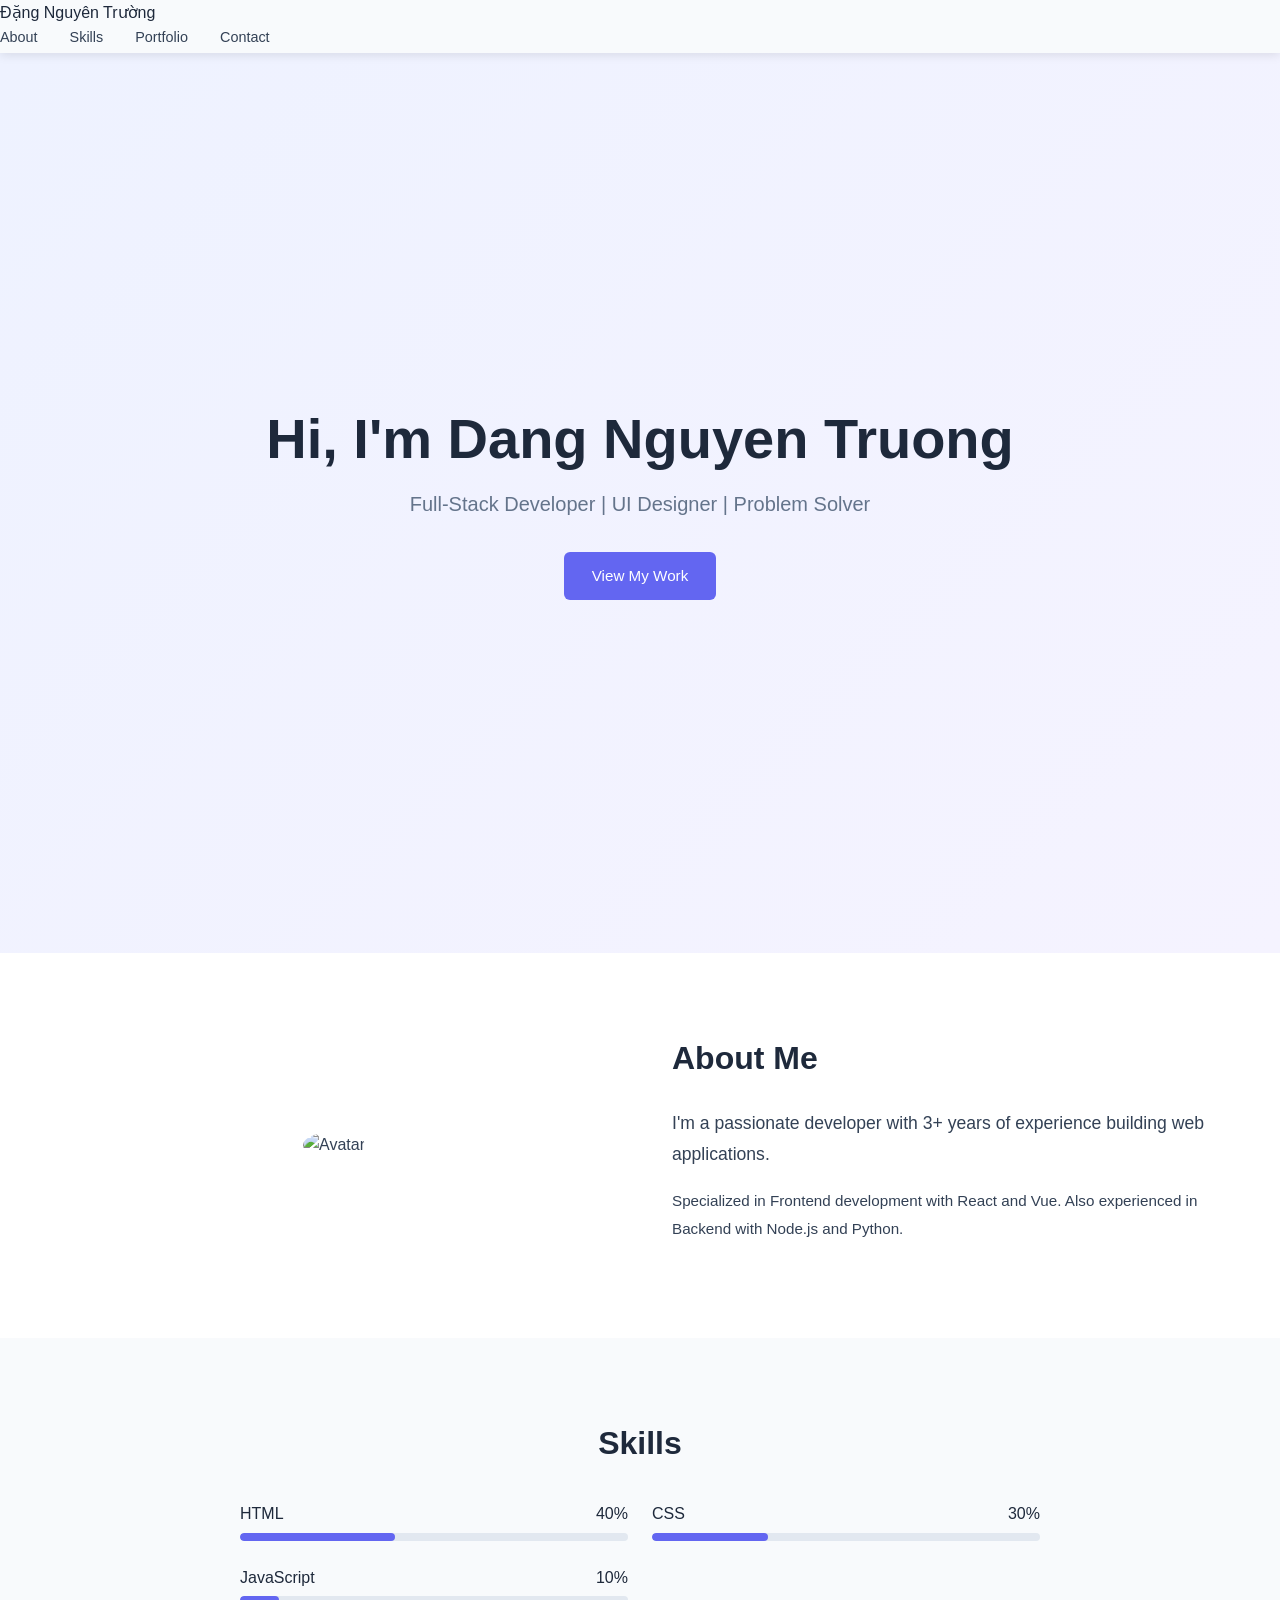
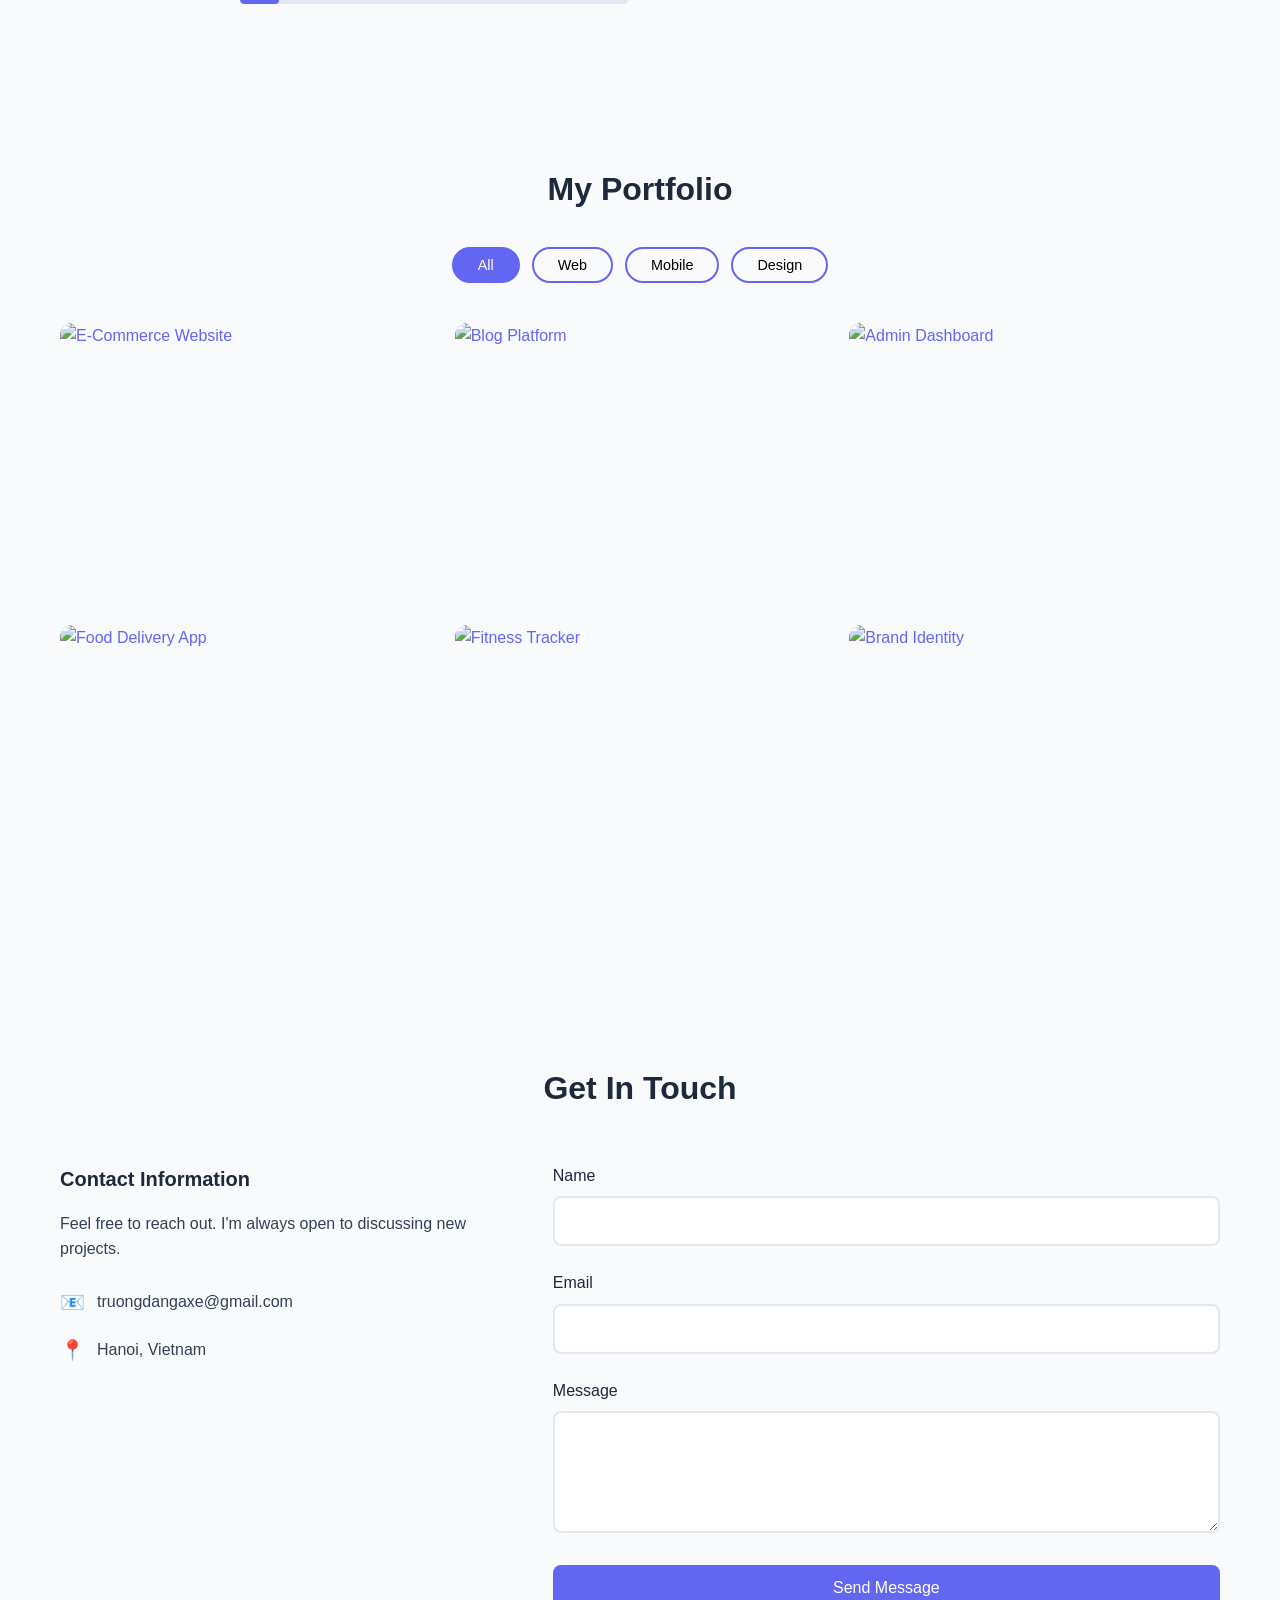
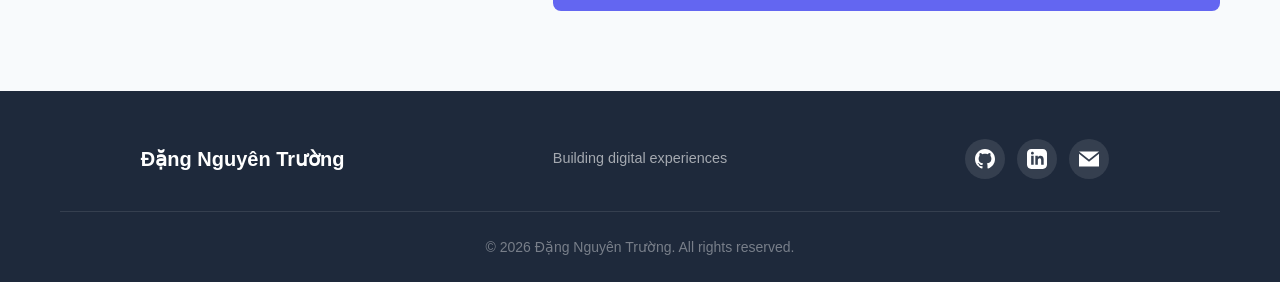
==== session_01_html_css/projects/portfolio_site/index.html @ 536d2f89 "Update TH01: sửa tên thư mục" ====
<!doctype html>
<html lang="en">
  <head>
    <meta charset="UTF-8" />
    <meta name="viewport" content="width=device-width, initial-scale=1.0" />
    <title>My Portfolio</title>
    <link rel="stylesheet" href="css/variables.css" />
    <link rel="stylesheet" href="css/base.css" />
    <link rel="stylesheet" href="css/header.css" />
    <link rel="stylesheet" href="css/hero.css" />
    <link rel="stylesheet" href="css/about.css" />
    <link rel="stylesheet" href="css/skills.css" />
    <link rel="stylesheet" href="css/portfolio.css" />
    <link rel="stylesheet" href="css/contact.css" />
    <link rel="stylesheet" href="css/footer.css" />
  </head>
  <body>
    <input type="checkbox" id="menu-toggle" />
    <header>
      <div class="logo">Đặng Nguyên Trường</div>
      <label for="menu-toggle" class="hamburger">
        <span></span>
        <span></span>
        <span></span>
      </label>
      <nav>
        <a href="#about">About</a>
        <a href="#skills">Skills</a>
        <a href="#portfolio">Portfolio</a>
        <a href="#contact">Contact</a>
      </nav>
    </header>

    <main>
      <section class="hero">
        <h1>Hi, I'm Dang Nguyen Truong</h1>
        <p>Full-Stack Developer | UI Designer | Problem Solver</p>
        <a href="#portfolio" class="cta-button">View My Work</a>
      </section>

      <!-- About -->
      <section id="about">
        <div class="container">
          <div class="about-grid">
            <div class="about-image">
              <img src="https://placehold.co/400x400" alt="Avatar" />
            </div>
            <div class="about-text">
              <h2>About Me</h2>
              <p class="lead">I'm a passionate developer with 3+ years of experience building web applications.</p>
              <p>Specialized in Frontend development with React and Vue. Also experienced in Backend with Node.js and Python.</p>
            </div>
          </div>
        </div>
      </section>

      <!-- Skills -->
      <section id="skills">
        <div class="container">
          <h2>Skills</h2>
          <div class="skills-list">
            <div class="skill-item">
              <div class="skill-header">
                <span>HTML</span>
                <span>40%</span>
              </div>
              <div class="skill-bar">
                <div class="skill-fill" style="width: 40%"></div>
              </div>
            </div>
            <div class="skill-item">
              <div class="skill-header">
                <span>CSS</span>
                <span>30%</span>
              </div>
              <div class="skill-bar">
                <div class="skill-fill" style="width: 30%"></div>
              </div>
            </div>
            <div class="skill-item">
              <div class="skill-header">
                <span>JavaScript</span>
                <span>10%</span>
              </div>
              <div class="skill-bar">
                <div class="skill-fill" style="width: 10%"></div>
              </div>
            </div>
          </div>
        </div>
      </section>

      <!-- Portfolio -->
      <section id="portfolio" class="portfolio-section">
        <div class="container">
          <h2>My Portfolio</h2>

          <div class="portfolio-filters">
            <button class="filter-btn active">All</button>
            <button class="filter-btn">Web</button>
            <button class="filter-btn">Mobile</button>
            <button class="filter-btn">Design</button>
          </div>

          <div class="portfolio-grid">
            <div class="portfolio-item" data-category="web">
              <a href="#lightbox-1">
                <img src="https://placehold.co/400x300" alt="E-Commerce Website" />
                <div class="portfolio-overlay">
                  <h3>E-Commerce Website</h3>
                  <p>React + Node.js</p>
                </div>
              </a>
            </div>

            <div class="portfolio-item" data-category="web">
              <a href="#lightbox-2">
                <img src="https://placehold.co/400x300" alt="Blog Platform" />
                <div class="portfolio-overlay">
                  <h3>Blog Platform</h3>
                  <p>Vue + Firebase</p>
                </div>
              </a>
            </div>

            <div class="portfolio-item" data-category="web">
              <a href="#lightbox-3">
                <img src="https://placehold.co/400x300" alt="Admin Dashboard" />
                <div class="portfolio-overlay">
                  <h3>Admin Dashboard</h3>
                  <p>React + Tailwind</p>
                </div>
              </a>
            </div>

            <div class="portfolio-item" data-category="mobile">
              <a href="#lightbox-4">
                <img src="https://placehold.co/400x300" alt="Food Delivery App" />
                <div class="portfolio-overlay">
                  <h3>Food Delivery App</h3>
                  <p>React Native</p>
                </div>
              </a>
            </div>

            <div class="portfolio-item" data-category="mobile">
              <a href="#lightbox-5">
                <img src="https://placehold.co/400x300" alt="Fitness Tracker" />
                <div class="portfolio-overlay">
                  <h3>Fitness Tracker</h3>
                  <p>Flutter</p>
                </div>
              </a>
            </div>

            <div class="portfolio-item" data-category="design">
              <a href="#lightbox-6">
                <img src="https://placehold.co/400x300" alt="Brand Identity" />
                <div class="portfolio-overlay">
                  <h3>Brand Identity</h3>
                  <p>Figma</p>
                </div>
              </a>
            </div>
          </div>
        </div>
      </section>

      <!-- Lightbox -->
      <div id="lightbox-1" class="lightbox">
        <img src="https://placehold.co/800x600" alt="E-Commerce Website" />
        <a href="#" class="lightbox-close">&times;</a>
      </div>

      <div id="lightbox-2" class="lightbox">
        <img src="https://placehold.co/800x600" alt="Blog Platform" />
        <a href="#" class="lightbox-close">&times;</a>
      </div>

      <div id="lightbox-3" class="lightbox">
        <img src="https://placehold.co/800x600" alt="Admin Dashboard" />
        <a href="#" class="lightbox-close">&times;</a>
      </div>

      <div id="lightbox-4" class="lightbox">
        <img src="https://placehold.co/800x600" alt="Food Delivery App" />
        <a href="#" class="lightbox-close">&times;</a>
      </div>

      <div id="lightbox-5" class="lightbox">
        <img src="https://placehold.co/800x600" alt="Fitness Tracker" />
        <a href="#" class="lightbox-close">&times;</a>
      </div>

      <div id="lightbox-6" class="lightbox">
        <img src="https://placehold.co/800x600" alt="Brand Identity" />
        <a href="#" class="lightbox-close">&times;</a>
      </div>

      <!-- Contact -->
      <section id="contact" class="contact-section">
        <div class="container">
          <h2>Get In Touch</h2>
          <div class="contact-wrapper">
            <div class="contact-info">
              <h3>Contact Information</h3>
              <p>Feel free to reach out. I'm always open to discussing new projects.</p>
              <div class="info-item">
                <span class="icon">📧</span>
                <span>truongdangaxe@gmail.com</span>
              </div>
              <div class="info-item">
                <span class="icon">📍</span>
                <span>Hanoi, Vietnam</span>
              </div>
            </div>
            <form class="contact-form">
              <div class="form-group">
                <label for="name">Name</label>
                <input type="text" id="name" name="name" required />
              </div>
              <div class="form-group">
                <label for="email">Email</label>
                <input type="email" id="email" name="email" required />
              </div>
              <div class="form-group">
                <label for="message">Message</label>
                <textarea id="message" name="message" rows="5" required></textarea>
              </div>
              <button type="submit" class="submit-btn">Send Message</button>
            </form>
          </div>
        </div>
      </section>
    </main>

    <footer class="footer">
      <div class="container">
        <div class="footer-content">
          <div class="footer-logo">Đặng Nguyên Trường</div>

          <p class="footer-tagline">Building digital experiences</p>

          <div class="social-links">
            <a href="#" class="social-link" aria-label="GitHub">
              <svg width="20" height="20" viewBox="0 0 24 24" fill="currentColor">
                <path
                  d="M12 0c-6.626 0-12 5.373-12 12 0 5.302 3.438 9.8 8.207 11.387.599.111.793-.261.793-.577v-2.234c-3.338.726-4.033-1.416-4.033-1.416-.546-1.387-1.333-1.756-1.333-1.756-1.089-.745.083-.729.083-.729 1.205.084 1.839 1.237 1.839 1.237 1.07 1.834 2.807 1.304 3.492.997.107-.775.418-1.305.762-1.604-2.665-.305-5.467-1.334-5.467-5.931 0-1.311.469-2.381 1.236-3.221-.124-.303-.535-1.524.117-3.176 0 0 1.008-.322 3.301 1.23.957-.266 1.983-.399 3.003-.404 1.02.005 2.047.138 3.006.404 2.291-1.552 3.297-1.23 3.297-1.23.653 1.653.242 2.874.118 3.176.77.84 1.235 1.911 1.235 3.221 0 4.609-2.807 5.624-5.479 5.921.43.372.823 1.102.823 2.222v3.293c0 .319.192.694.801.576 4.765-1.589 8.199-6.086 8.199-11.386 0-6.627-5.373-12-12-12z"
                />
              </svg>
            </a>
            <a href="#" class="social-link" aria-label="LinkedIn">
              <svg width="20" height="20" viewBox="0 0 24 24" fill="currentColor">
                <path
                  d="M19 0h-14c-2.761 0-5 2.239-5 5v14c0 2.761 2.239 5 5 5h14c2.762 0 5-2.239 5-5v-14c0-2.761-2.238-5-5-5zm-11 19h-3v-11h3v11zm-1.5-12.268c-.966 0-1.75-.79-1.75-1.764s.784-1.764 1.75-1.764 1.75.79 1.75 1.764-.783 1.764-1.75 1.764zm13.5 12.268h-3v-5.604c0-3.368-4-3.113-4 0v5.604h-3v-11h3v1.765c1.396-2.586 7-2.777 7 2.476v6.759z"
                />
              </svg>
            </a>
            <a href="mailto:truongdangaxe@gmail.com" class="social-link" aria-label="Email">
              <svg width="20" height="20" viewBox="0 0 24 24" fill="currentColor">
                <path d="M12 12.713l-11.985-9.713h23.97l-11.985 9.713zm0 2.574l-12-9.725v15.438h24v-15.438l-12 9.725z" />
              </svg>
            </a>
          </div>
        </div>
        <div class="footer-bottom">
          <p>&copy; 2026 Đặng Nguyên Trường. All rights reserved.</p>
        </div>
      </div>
    </footer>
  </body>
</html>
---- session_01_html_css/projects/portfolio_site/css/variables.css ----
:root {
  --color-primary: #6366f1;
  --color-secondary: #8b5cf6;
  --color-dark: #1e293b;
  --color-light: #f8fafc;
  --color-text: #334155;
  --font-main: "Segoe UI", -apple-system, BlinkMacSystemFont, sans-serif;
  --transition-fast: 0.2s ease;
  --transition-normal: 0.3s ease;
}
---- session_01_html_css/projects/portfolio_site/css/base.css ----
* {
  margin: 0;
  padding: 0;
  box-sizing: border-box;
}

html {
  scroll-behavior: smooth;
}

body {
  font-family: var(--font-main);
  color: var(--color-text);
  background-color: #ffffff;
  line-height: 1.6;
}

h1,
h2,
h3,
h4,
h5,
h6 {
  color: var(--color-dark);
  font-weight: 700;
}

a {
  color: var(--color-primary);
  text-decoration: none;
}

main {
  overflow-x: hidden;
}

.container {
  max-width: 1200px;
  margin: 0 auto;
  padding: 0 20px;
}

@media (max-width: 768px) {
  body {
    font-size: 14px;
  }
}
---- session_01_html_css/projects/portfolio_site/css/header.css ----
header {
  position: sticky;
  top: 0;
  z-index: 1000;
  background: var(--color-light);
  box-shadow: 0 2px 10px rgba(0, 0, 0, 0.1);
}

.logo {
  color: var(--color-dark);
}

nav {
  display: flex;
  gap: 2rem;
}

nav a {
  font-size: 0.9rem;
  color: var(--color-text);
  text-decoration: none;
  padding-bottom: 2px;
  border-bottom: 2px solid transparent;
  transition:
    color 0.2s,
    border-color 0.2s;
}

nav a:hover {
  color: var(--color-dark);
  border-bottom-color: #1e293b;
}

#menu-toggle {
  display: none;
}

.hamburger {
  display: none;
  flex-direction: column;
  gap: 5px;
  cursor: pointer;
}

.hamburger span {
  display: block;
  width: 22px;
  height: 2px;
  background: var(--color-dark);
  border-radius: 2px;
  transition:
    transform 0.25s,
    opacity 0.25s;
}

@media (max-width: 768px) {
  .hamburger {
    display: flex;
  }

  nav {
    display: none;
    position: absolute;
    top: 60px;
    left: 0;
    right: 0;
    flex-direction: column;
    background: #f8fafc;
    border-bottom: 1px solid #e2e8f0;
  }

  nav a {
    padding: 14px 2rem;
  }

  #menu-toggle:checked ~ header nav {
    display: flex;
  }

  #menu-toggle:checked ~ header .hamburger span:nth-child(1) {
    transform: translateY(7px) rotate(45deg);
  }
  #menu-toggle:checked ~ header .hamburger span:nth-child(2) {
    opacity: 0;
  }
  #menu-toggle:checked ~ header .hamburger span:nth-child(3) {
    transform: translateY(-7px) rotate(-45deg);
  }
}
---- session_01_html_css/projects/portfolio_site/css/hero.css ----
.hero {
  min-height: 100vh;
  display: flex;
  flex-direction: column;
  justify-content: center;
  align-items: center;
  text-align: center;
  padding: 2rem;
  background: linear-gradient(135deg, #eef2ff 0%, #f5f3ff 100%);
}

.hero h1 {
  font-size: 3.5rem;
  font-weight: 700;
  color: #1e293b;
  line-height: 1.2;
  margin-bottom: 1rem;
}

.hero p {
  font-size: 1.25rem;
  color: #64748b;
  margin-bottom: 2rem;
}

.cta-button {
  display: inline-block;
  background: #6366f1;
  color: #fff;
  font-size: 0.95rem;
  font-weight: 500;
  padding: 12px 28px;
  border-radius: 6px;
  text-decoration: none;
  transition:
    transform 0.2s,
    box-shadow 0.2s;
}

.cta-button:hover {
  transform: scale(1.05);
  box-shadow: 0 8px 24px rgba(99, 102, 241, 0.35);
}

@media (max-width: 768px) {
  .hero h1 {
    font-size: 2.5rem;
  }
  .hero p {
    font-size: 1rem;
  }
}
---- session_01_html_css/projects/portfolio_site/css/about.css ----
#about {
  padding: 80px 0;
  background: #ffffff;
}

#about h2 {
  font-size: 2rem;
  color: var(--color-dark);
  margin-bottom: 1.5rem;
}

#about p {
  color: var(--color-text);
  margin-bottom: 1rem;
  line-height: 1.8;
}

.about-text .lead {
  font-size: 1.1rem;
  font-weight: 500;
  color: var(--color-dark);
  margin-bottom: 1rem;
}

.about-text p {
  font-size: 0.95rem;
  color: var(--color-text);
  line-height: 1.8;
}

.about-grid {
  display: grid;
  grid-template-columns: 1fr 1fr;
  gap: 4rem;
  align-items: center;
}

.about-image img {
  width: 100%;
  border-radius: 50%;
}

.about-image {
  max-width: 300px;
  margin: 0 auto;
}

@media (max-width: 768px) {
  .about-grid {
    grid-template-columns: 1fr;
    gap: 2rem;
  }
}
---- session_01_html_css/projects/portfolio_site/css/skills.css ----
#skills {
  padding: 80px 0;
  background: var(--color-light);
}

#skills h2 {
  font-size: 2rem;
  color: var(--color-dark);
  margin-bottom: 2rem;
  text-align: center;
}

.skills-list {
  max-width: 800px;
  margin: 0 auto;
  display: grid;
  grid-template-columns: 1fr 1fr;
  gap: 1.5rem;
}

.skill-header {
  display: flex;
  justify-content: space-between;
  margin-bottom: 6px;
  font-weight: 500;
  color: var(--color-dark);
}

.skill-bar {
  height: 8px;
  background: #e2e8f0;
  border-radius: 100px;
  overflow: hidden;
}

.skill-fill {
  height: 100%;
  background: var(--color-primary);
  border-radius: 100px;
  width: 0;
  transition: width 1s ease;
}

.skill-fill.animate {
  width: var(--skill-width);
}

@media (max-width: 768px) {
  #skills h2 {
    font-size: 1.6rem;
  }
  .skills-list {
    grid-template-columns: 1fr;
  }
}
---- session_01_html_css/projects/portfolio_site/css/portfolio.css ----
.portfolio-section {
  padding: 5rem 0;
  background: var(--color-light);
}

.portfolio-section h2 {
  text-align: center;
  font-size: 2rem;
  margin-bottom: 2rem;
  color: var(--color-dark);
}

/* ── Filter Buttons ── */
.portfolio-filters {
  display: flex;
  gap: 0.75rem;
  justify-content: center;
  margin-bottom: 2.5rem;
  flex-wrap: wrap;
}

.filter-btn {
  background: transparent;
  border: 2px solid var(--color-primary);
  padding: 0.5rem 1.5rem;
  border-radius: 25px;
  cursor: pointer;
  font-size: 0.9rem;
  transition: all 0.3s ease;
}

.filter-btn:hover,
.filter-btn.active {
  background: var(--color-primary);
  color: white;
}

/* ── Grid ── */
.portfolio-grid {
  display: grid;
  grid-template-columns: repeat(auto-fill, minmax(300px, 1fr));
  gap: 1.5rem;
}

/* ── Item ── */
.portfolio-item {
  position: relative;
  border-radius: 12px;
  overflow: hidden;
}

.portfolio-item img {
  width: 100%;
  aspect-ratio: 4/3;
  object-fit: cover;
  display: block;
  transition: transform 0.4s ease;
}

.portfolio-item:hover img {
  transform: scale(1.1);
}

/* ── Overlay ── */
.portfolio-overlay {
  position: absolute;
  inset: 0;
  background: linear-gradient(to top, rgba(30, 41, 59, 0.95) 0%, rgba(30, 41, 59, 0.6) 50%, transparent 100%);
  display: flex;
  flex-direction: column;
  justify-content: flex-end;
  padding: 1.5rem;
  opacity: 0;
  transition: opacity 0.3s ease;
}

.portfolio-item:hover .portfolio-overlay {
  opacity: 1;
}

.portfolio-overlay h3 {
  color: white;
  margin: 0 0 0.25rem;
  font-size: 1.1rem;
}

.portfolio-overlay p {
  color: rgba(255, 255, 255, 0.75);
  margin: 0;
  font-size: 0.875rem;
}

.portfolio-item a {
  display: block;
  position: relative;
  width: 100%;
  height: 100%;
}

/* ── Lightbox ── */
.lightbox {
  position: fixed;
  inset: 0;
  background: rgba(0, 0, 0, 0.95);
  display: flex;
  justify-content: center;
  align-items: center;
  opacity: 0;
  visibility: hidden;
  transition: all 0.3s ease;
  z-index: 2000;
}

.lightbox:target {
  opacity: 1;
  visibility: visible;
}

.lightbox img {
  max-width: 90vw;
  max-height: 85vh;
  object-fit: contain;
  border-radius: 8px;
}

.lightbox-close {
  position: absolute;
  top: 20px;
  right: 30px;
  font-size: 2.5rem;
  color: white;
  text-decoration: none;
  line-height: 1;
  transition: color 0.2s;
}

.lightbox-close:hover {
  color: var(--color-primary);
}

/* ── Responsive ── */
@media (max-width: 1023px) {
  .portfolio-grid {
    grid-template-columns: repeat(2, 1fr);
  }
}

@media (max-width: 767px) {
  .portfolio-grid {
    grid-template-columns: 1fr;
  }
}
---- session_01_html_css/projects/portfolio_site/css/contact.css ----
/* ── Section ── */
.contact-section {
  padding: 5rem 0;
  background: var(--color-light);
}

.contact-section h2 {
  text-align: center;
  font-size: 2rem;
  margin-bottom: 3rem;
  color: var(--color-dark);
}

/* ── 2-column layout ── */
.contact-wrapper {
  display: grid;
  grid-template-columns: 1fr 1.5fr;
  gap: 3rem;
  align-items: start;
}

/* ── Contact Info ── */
.contact-info h3 {
  font-size: 1.25rem;
  margin-bottom: 1rem;
  color: var(--color-dark);
}

.contact-info p {
  color: var(--color-text);
  margin-bottom: 1.5rem;
  line-height: 1.6;
}

.info-item {
  display: flex;
  align-items: center;
  gap: 0.75rem;
  margin-bottom: 1rem;
  color: var(--color-text);
}

.info-item .icon {
  font-size: 1.25rem;
}

/* ── Form Groups ── */
.form-group {
  margin-bottom: 1.5rem;
}

.form-group label {
  display: block;
  margin-bottom: 0.5rem;
  font-weight: 500;
  color: var(--color-dark);
}

.form-group input,
.form-group textarea {
  width: 100%;
  padding: 0.875rem 1rem;
  border: 2px solid #e2e8f0;
  border-radius: 8px;
  font-size: 1rem;
  font-family: var(--font-main);
  transition:
    border-color 0.3s ease,
    box-shadow 0.3s ease;
  background: white;
  color: var(--color-text);
  box-sizing: border-box;
}

/* ── Focus effect ── */
.form-group input:focus,
.form-group textarea:focus {
  outline: none;
  border-color: var(--color-primary);
  box-shadow: 0 0 0 3px rgba(99, 102, 241, 0.1);
}

/* ── Textarea ── */
.form-group textarea {
  resize: vertical;
  min-height: 120px;
}

/* ── Submit Button ── */
.submit-btn {
  background: var(--color-primary);
  color: white;
  border: none;
  padding: 0.875rem 2rem;
  border-radius: 8px;
  font-size: 1rem;
  cursor: pointer;
  transition:
    transform 0.2s ease,
    box-shadow 0.2s ease;
  width: 100%;
}

.submit-btn:hover {
  transform: translateY(-2px);
  box-shadow: 0 4px 15px rgba(99, 102, 241, 0.4);
}

/* ── Responsive ── */
@media (max-width: 768px) {
  .contact-wrapper {
    grid-template-columns: 1fr;
  }
}
---- session_01_html_css/projects/portfolio_site/css/footer.css ----
/* ── Footer ── */
.footer {
  background: var(--color-dark);
  color: white;
  padding: 3rem 0 1.5rem;
}

/* ── 3-column layout ── */
.footer-content {
  display: grid;
  grid-template-columns: 1fr 1fr 1fr;
  gap: 2rem;
  align-items: center;
  text-align: center;
  margin-bottom: 2rem;
}

.footer-logo {
  font-size: 1.25rem;
  font-weight: 700;
  color: white;
}

.footer-tagline {
  color: rgba(255, 255, 255, 0.6);
  font-size: 0.9rem;
  margin: 0;
}

/* ── Social Icons ── */
.social-links {
  display: flex;
  gap: 0.75rem;
  justify-content: center;
}

.social-link {
  width: 40px;
  height: 40px;
  display: flex;
  align-items: center;
  justify-content: center;
  border-radius: 50%;
  background: rgba(255, 255, 255, 0.1);
  color: white;
  text-decoration: none;
  transition: all 0.3s ease;
}

.social-link:hover {
  background: var(--color-primary);
  transform: translateY(-3px);
}

/* ── Footer Bottom ── */
.footer-bottom {
  border-top: 1px solid rgba(255, 255, 255, 0.1);
  padding-top: 1.5rem;
  text-align: center;
}

.footer-bottom p {
  color: rgba(255, 255, 255, 0.4);
  font-size: 0.875rem;
  margin: 0;
}

.footer-logo {
  word-break: break-word;
}
/* ── Responsive ── */
@media (max-width: 768px) {
  .footer-content {
    grid-template-columns: 1fr;
    gap: 1.5rem;
  }
}
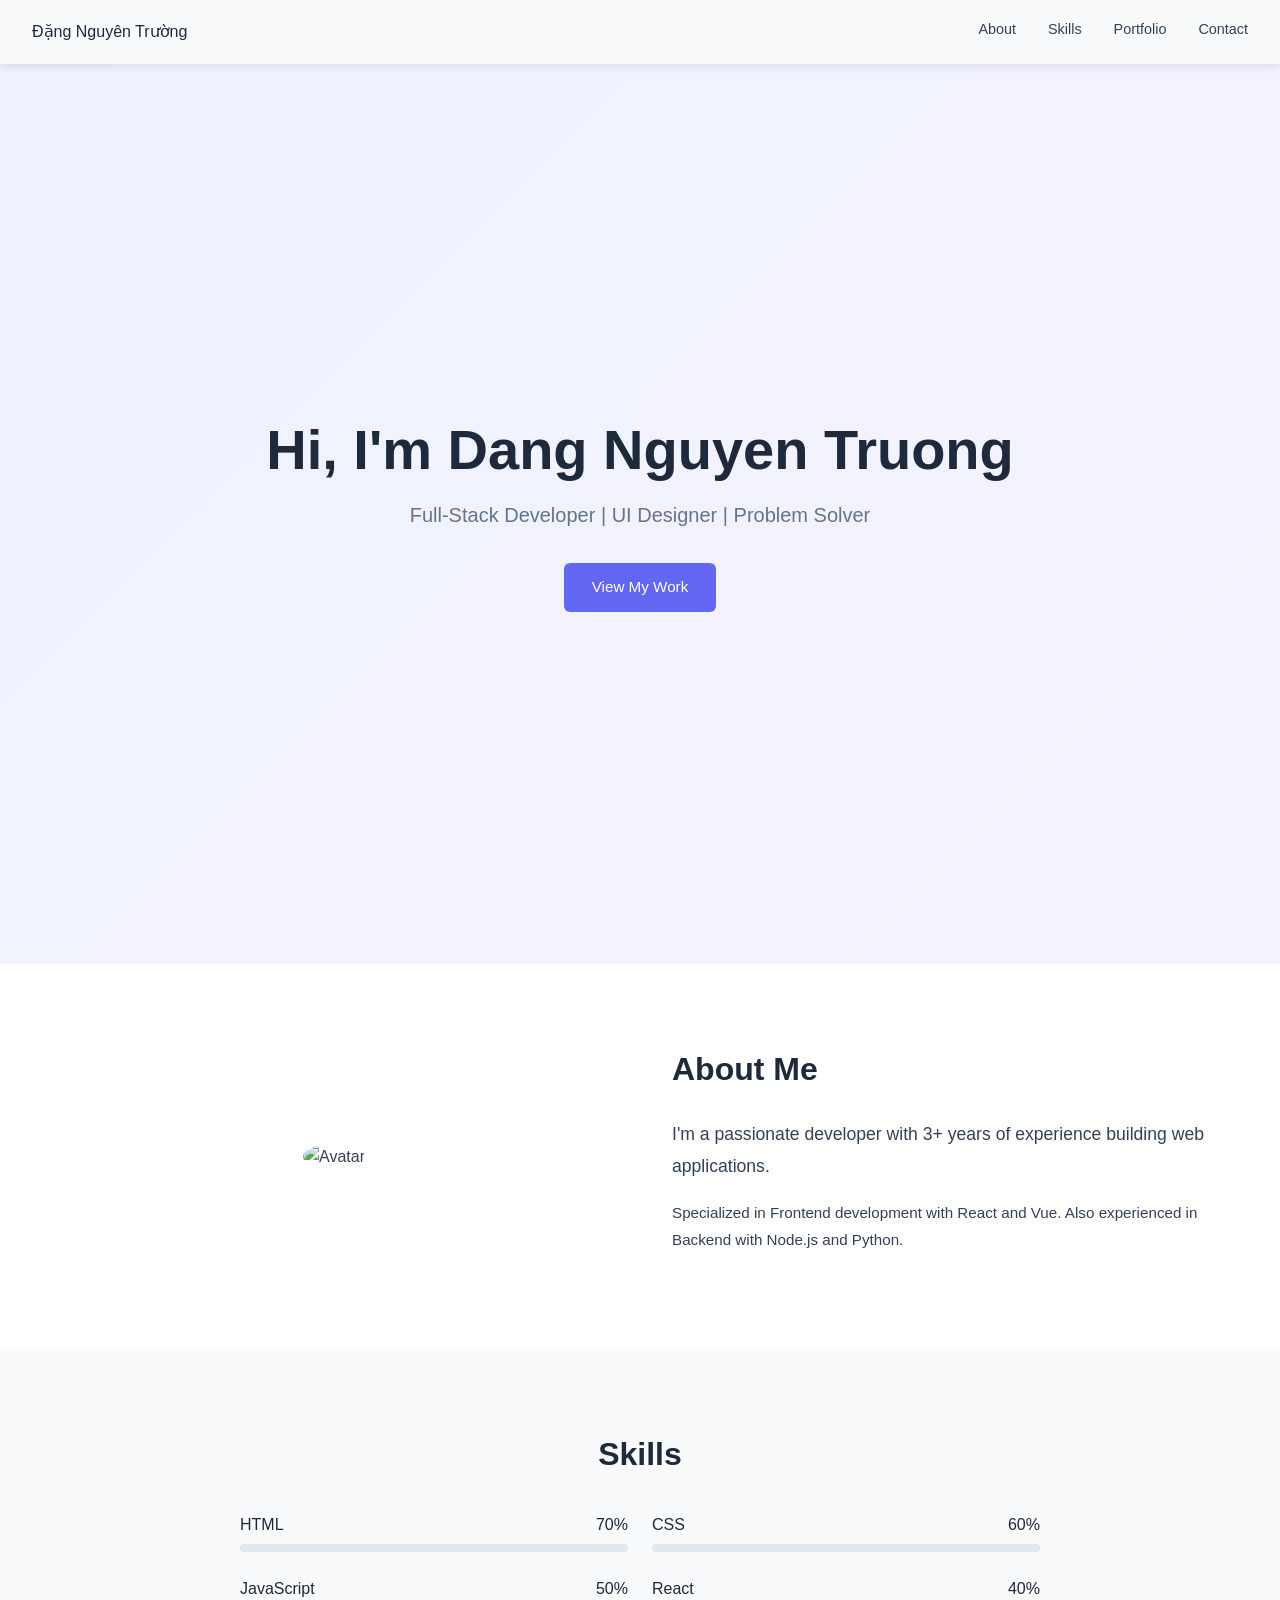
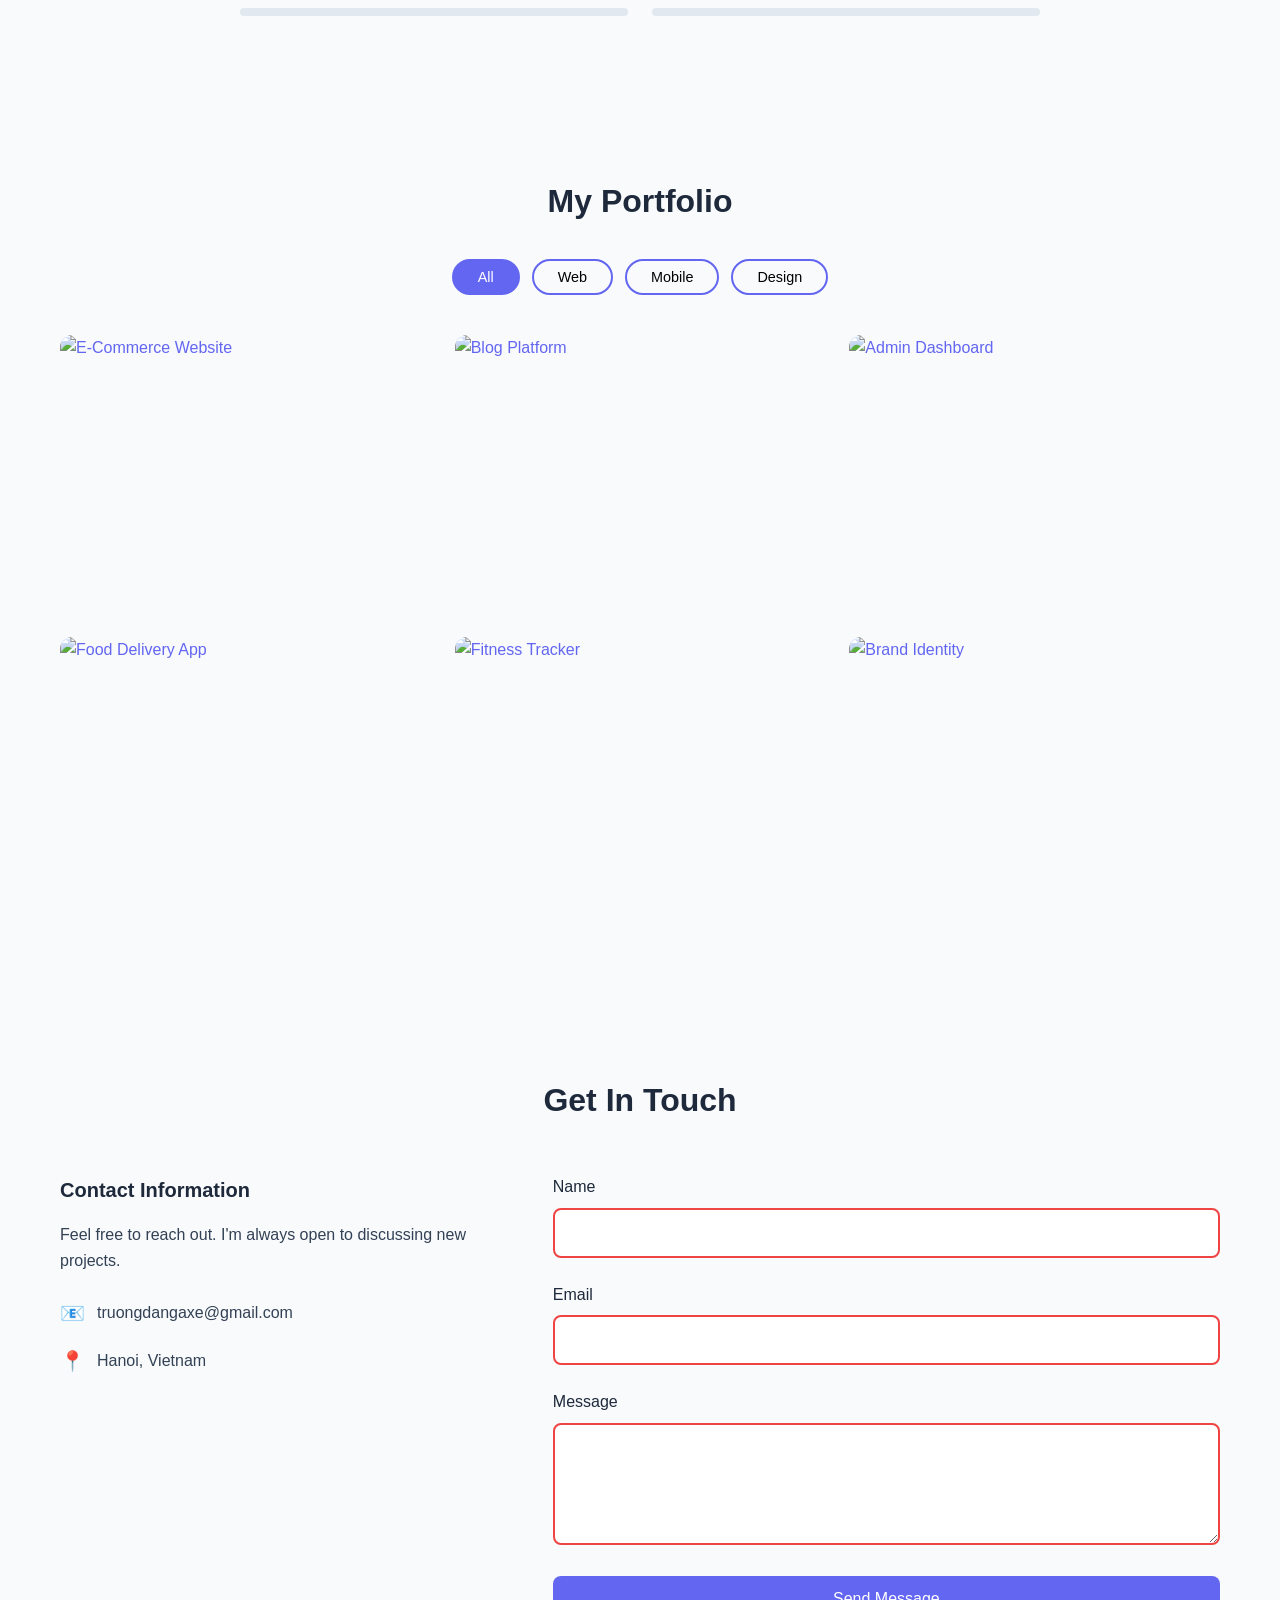
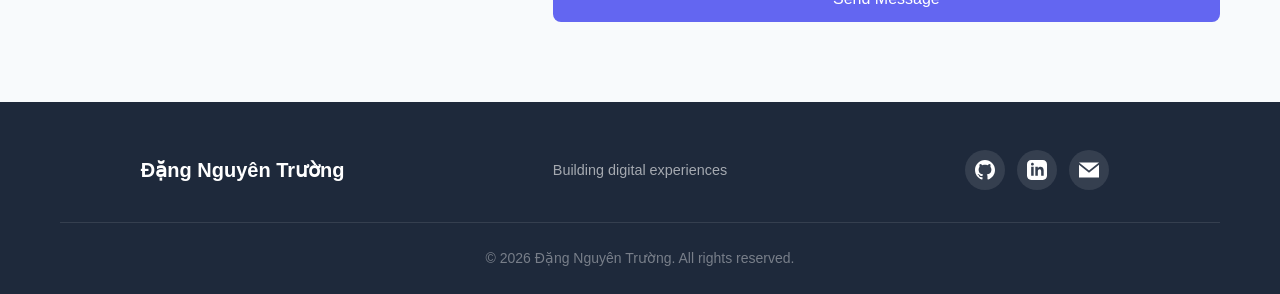
==== commit 2855ee84: "[BUGFIX] Fix skills progress bar animation" ====
--- a/session_01_html_css/projects/portfolio_site/index.html
+++ b/session_01_html_css/projects/portfolio_site/index.html
@@ -62,28 +62,40 @@
             <div class="skill-item">
               <div class="skill-header">
                 <span>HTML</span>
+                <span>70%</span>
+              </div>
+              <div class="skill-bar">
+                <div class="skill-fill" data-width="70"></div>
+              </div>
+            </div>
+
+            <div class="skill-item">
+              <div class="skill-header">
+                <span>CSS</span>
+                <span>60%</span>
+              </div>
+              <div class="skill-bar">
+                <div class="skill-fill" data-width="60"></div>
+              </div>
+            </div>
+
+            <div class="skill-item">
+              <div class="skill-header">
+                <span>JavaScript</span>
+                <span>50%</span>
+              </div>
+              <div class="skill-bar">
+                <div class="skill-fill" data-width="50"></div>
+              </div>
+            </div>
+
+            <div class="skill-item">
+              <div class="skill-header">
+                <span>React</span>
                 <span>40%</span>
               </div>
               <div class="skill-bar">
-                <div class="skill-fill" style="width: 40%"></div>
-              </div>
-            </div>
-            <div class="skill-item">
-              <div class="skill-header">
-                <span>CSS</span>
-                <span>30%</span>
-              </div>
-              <div class="skill-bar">
-                <div class="skill-fill" style="width: 30%"></div>
-              </div>
-            </div>
-            <div class="skill-item">
-              <div class="skill-header">
-                <span>JavaScript</span>
-                <span>10%</span>
-              </div>
-              <div class="skill-bar">
-                <div class="skill-fill" style="width: 10%"></div>
+                <div class="skill-fill" data-width="40"></div>
               </div>
             </div>
           </div>
@@ -268,5 +280,7 @@
         </div>
       </div>
     </footer>
+
+    <script src="js/main.js"></script>
   </body>
 </html>
--- a/session_01_html_css/projects/portfolio_site/css/header.css
+++ b/session_01_html_css/projects/portfolio_site/css/header.css
@@ -4,6 +4,11 @@
   z-index: 1000;
   background: var(--color-light);
   box-shadow: 0 2px 10px rgba(0, 0, 0, 0.1);
+  display: flex;
+  align-items: center;
+  justify-content: space-between;
+  padding: 0 32px;
+  height: 64px;
 }
 
 .logo {
@@ -73,17 +78,17 @@
     padding: 14px 2rem;
   }
 
-  #menu-toggle:checked ~ header nav {
+  /* Đổi ~ thành + */
+  #menu-toggle:checked + header nav {
     display: flex;
   }
-
-  #menu-toggle:checked ~ header .hamburger span:nth-child(1) {
+  #menu-toggle:checked + header .hamburger span:nth-child(1) {
     transform: translateY(7px) rotate(45deg);
   }
-  #menu-toggle:checked ~ header .hamburger span:nth-child(2) {
+  #menu-toggle:checked + header .hamburger span:nth-child(2) {
     opacity: 0;
   }
-  #menu-toggle:checked ~ header .hamburger span:nth-child(3) {
+  #menu-toggle:checked + header .hamburger span:nth-child(3) {
     transform: translateY(-7px) rotate(-45deg);
   }
 }
--- a/session_01_html_css/projects/portfolio_site/css/contact.css
+++ b/session_01_html_css/projects/portfolio_site/css/contact.css
@@ -72,6 +72,16 @@
   box-sizing: border-box;
 }
 
+.form-group input:not(:placeholder-shown):invalid,
+.form-group textarea:not(:placeholder-shown):invalid {
+  border-color: #ef4444;
+}
+
+.form-group input:not(:placeholder-shown):valid,
+.form-group textarea:not(:placeholder-shown):valid {
+  border-color: #22c55e;
+}
+
 /* ── Focus effect ── */
 .form-group input:focus,
 .form-group textarea:focus {
